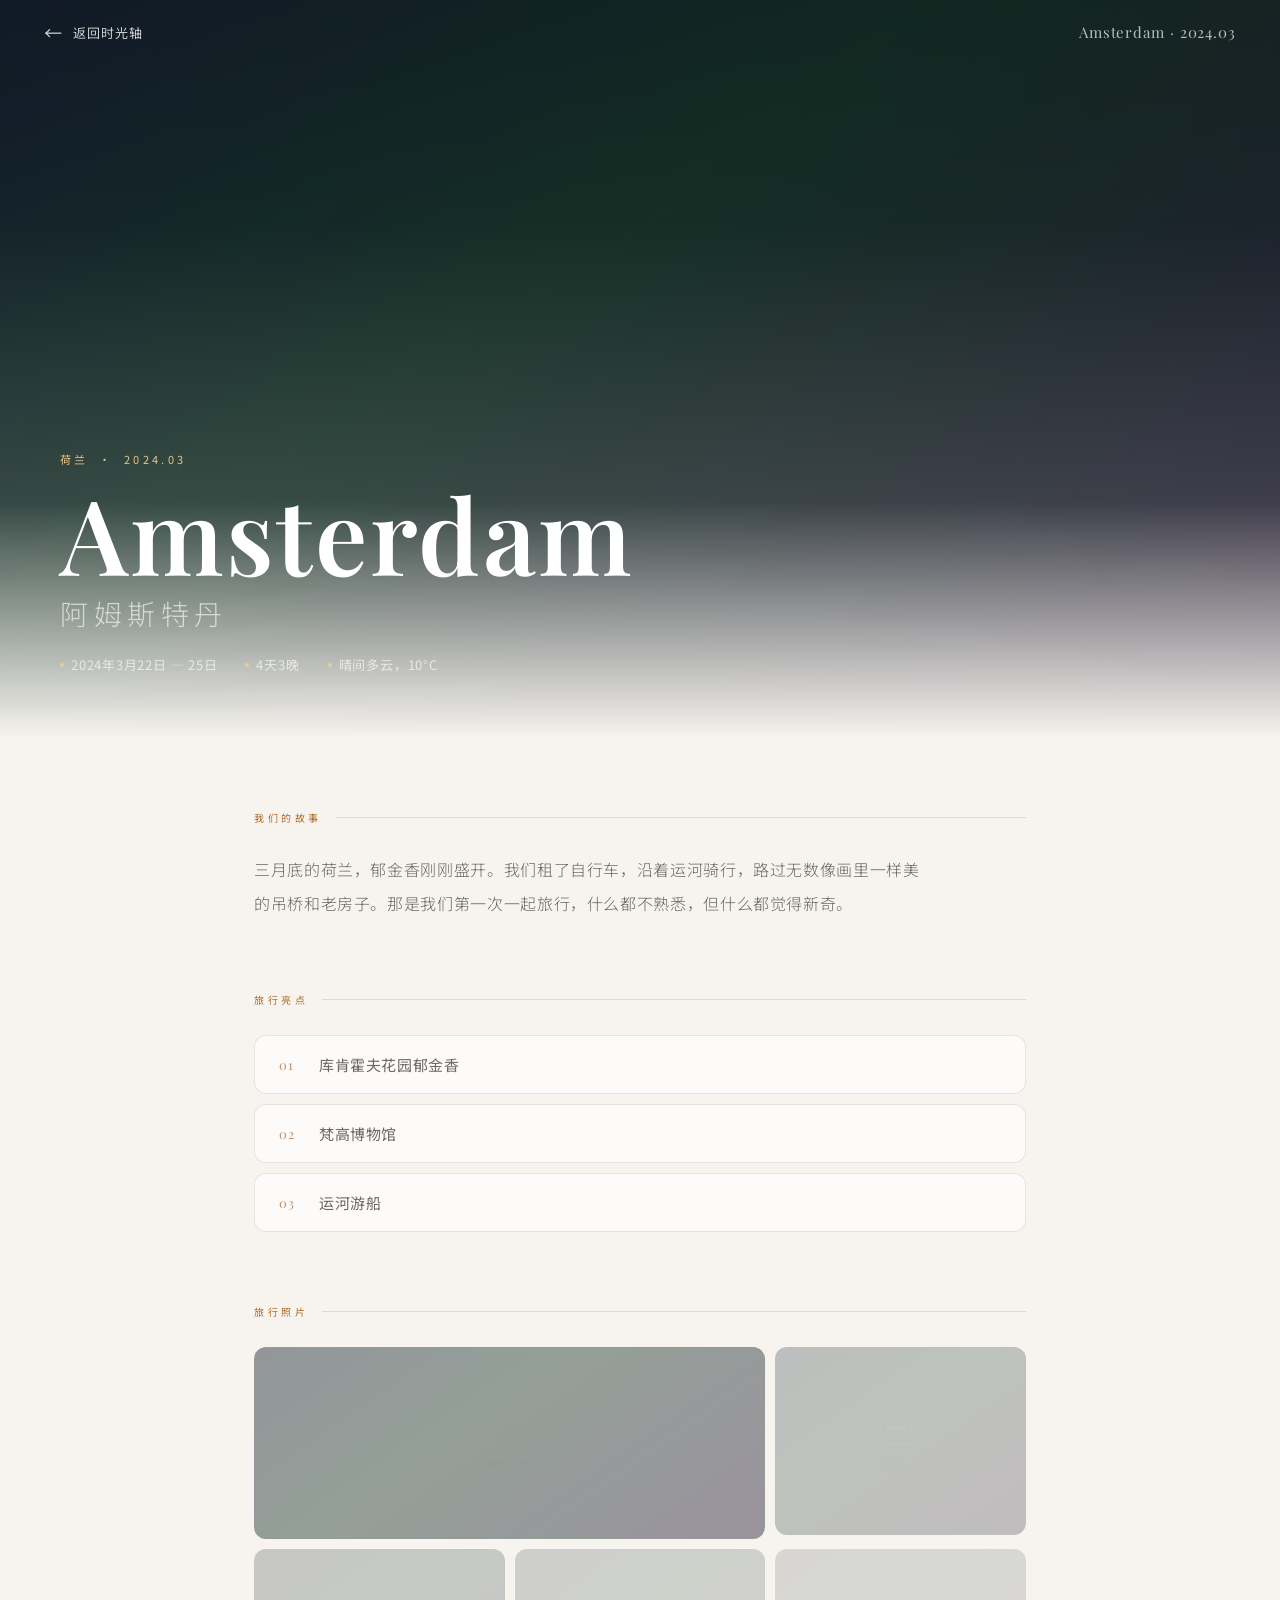
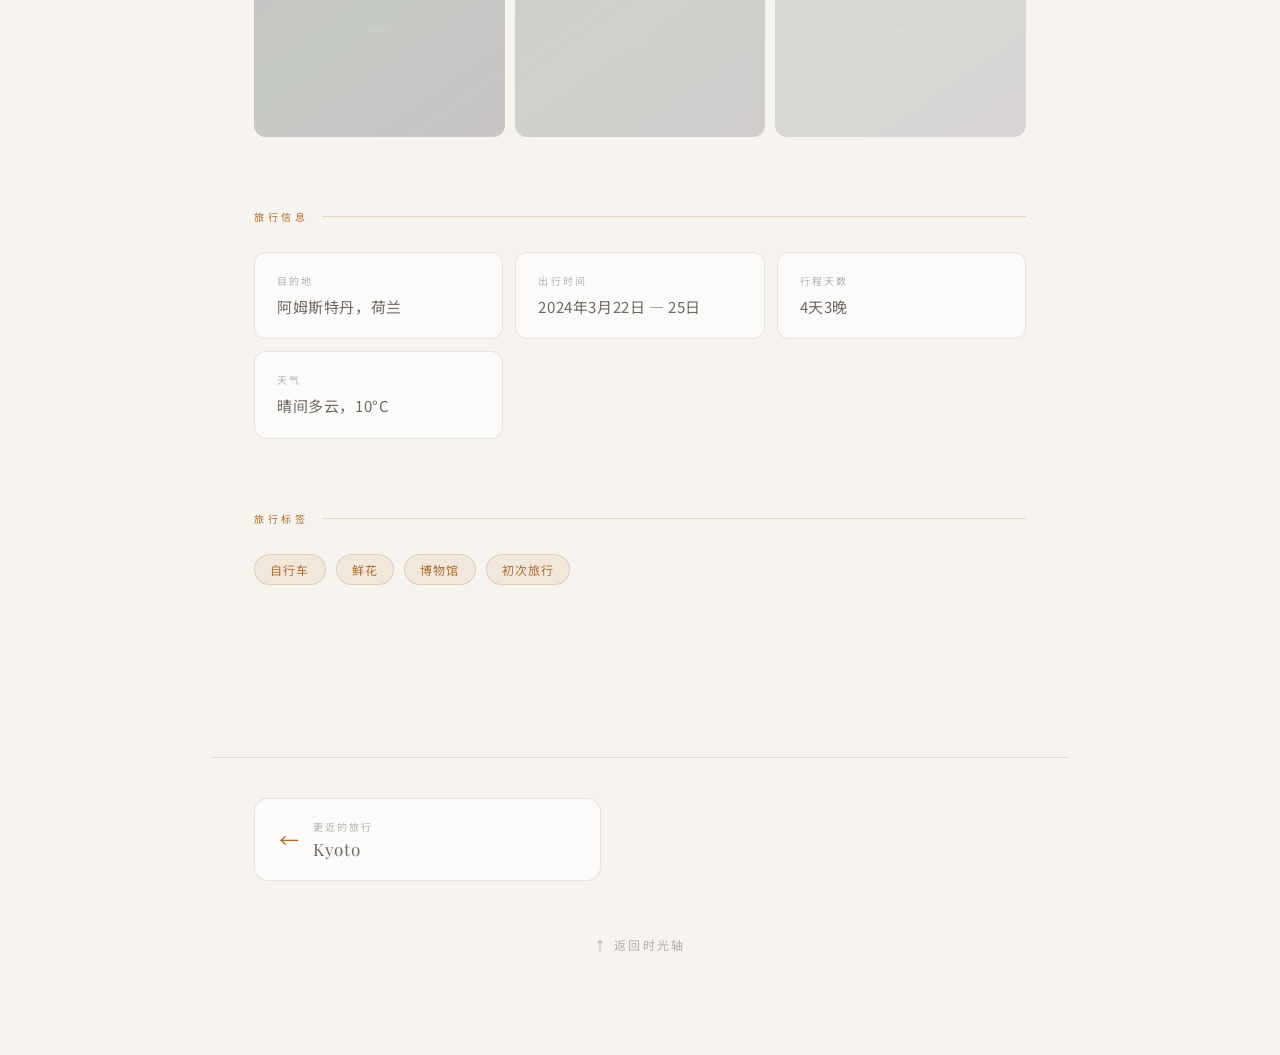
==== trips/amsterdam-2024-03/index.html @ 59ee348e "初始提交：旅行时光轴网站" ====
<!DOCTYPE html>
<html lang="zh-CN">
<head>
  <meta charset="UTF-8">
  <meta name="viewport" content="width=device-width, initial-scale=1.0">
  <title>旅行详情 — 我们的旅行时光</title>
  <link rel="preconnect" href="https://fonts.googleapis.com">
  <link rel="preconnect" href="https://fonts.gstatic.com" crossorigin>
  <link href="https://fonts.googleapis.com/css2?family=Playfair+Display:ital,wght@0,400;0,600;1,400&family=Noto+Sans+SC:wght@300;400;500&display=swap" rel="stylesheet">
  <link rel="stylesheet" href="../../css/trip.css">
</head>
<body>
  <nav class="trip-nav" id="trip-nav">
    <a href="../../index.html" class="back-btn">
      <span class="back-icon">←</span>
      <span>返回时光轴</span>
    </a>
    <div class="nav-trip-name" id="nav-trip-name"></div>
  </nav>
  <div class="trip-hero">
    <div class="hero-bg" id="hero-bg"></div>
    <div class="hero-overlay"></div>
    <div class="hero-content" id="hero-content"></div>
  </div>
  <main class="trip-content" id="trip-content"></main>
  <footer class="trip-footer" id="trip-footer"></footer>

  <script>const TRIP_ID = "amsterdam-2024-03";</script>
  <script src="../../data/trips.js"></script>
  <script src="../../js/trip-page.js"></script>
</body>
</html>
---- css/trip.css ----
/* =============================================
   旅行详情页样式（明亮主题）
   ============================================= */

:root {
  --bg:           #f7f4ef;
  --text-primary: #1e1a15;
  --text-dim:     rgba(30, 26, 21, 0.65);
  --text-faint:   rgba(30, 26, 21, 0.32);
  --accent:       #b06e2d;
  --accent-dim:   rgba(176, 110, 45, 0.12);
  --surface:      rgba(30, 26, 21, 0.04);
  --border:       rgba(30, 26, 21, 0.10);
  --ease:         cubic-bezier(0.25, 0.46, 0.45, 0.94);
}

*, *::before, *::after {
  box-sizing: border-box;
  margin: 0;
  padding: 0;
}

html {
  scroll-behavior: smooth;
}

body {
  background: var(--bg);
  color: var(--text-primary);
  font-family: 'Noto Sans SC', 'PingFang SC', 'Microsoft YaHei', sans-serif;
  -webkit-font-smoothing: antialiased;
  overflow-x: hidden;
}

/* ---- 固定顶部导航 ---- */
/* 英雄区上方：透明+白色文字；滚进内容区后：奶油色背景+深色文字 */
.trip-nav {
  position: fixed;
  top: 0;
  left: 0;
  right: 0;
  z-index: 300;
  display: flex;
  align-items: center;
  justify-content: space-between;
  padding: 22px 44px;
  background: transparent;
  transition: background 0.4s ease, box-shadow 0.4s ease;
}

.trip-nav.scrolled {
  background: rgba(247, 244, 239, 0.95);
  backdrop-filter: blur(14px);
  box-shadow: 0 1px 0 rgba(30, 26, 21, 0.08);
}

.back-btn {
  display: flex;
  align-items: center;
  gap: 10px;
  color: rgba(255, 255, 255, 0.80);   /* 英雄区白色文字 */
  text-decoration: none;
  font-size: 13px;
  letter-spacing: 0.08em;
  transition: color 0.28s ease;
}

.trip-nav.scrolled .back-btn {
  color: var(--text-dim);            /* 内容区深色文字 */
}

.back-btn:hover {
  color: rgba(255, 255, 255, 1);
}

.trip-nav.scrolled .back-btn:hover {
  color: var(--accent);
}

.back-icon {
  font-size: 18px;
  line-height: 1;
}

.nav-trip-name {
  font-family: 'Playfair Display', serif;
  font-size: 15px;
  color: rgba(255, 255, 255, 0.70);
  letter-spacing: 0.06em;
  opacity: 0;
  transition: opacity 0.4s ease;
}

.trip-nav.scrolled .nav-trip-name {
  opacity: 1;
  color: var(--text-dim);
}

/* ---- 英雄区（保持深色渐变，与内容区明亮形成对比） ---- */
.trip-hero {
  position: relative;
  height: 82vh;
  min-height: 520px;
  display: flex;
  align-items: flex-end;
  overflow: hidden;
}

.hero-bg {
  position: absolute;
  inset: 0;
  background-size: cover;
  background-position: center;
  filter: brightness(0.78) saturate(1.2);
  transition: transform 12s ease;
}

.trip-hero:hover .hero-bg {
  transform: scale(1.025);
}

/* 渐变底部过渡到奶油色 */
.hero-overlay {
  position: absolute;
  inset: 0;
  background: linear-gradient(
    to bottom,
    rgba(6, 6, 13, 0.18) 0%,
    transparent 30%,
    rgba(247, 244, 239, 0.15) 68%,
    #f7f4ef 100%
  );
}

.hero-content {
  position: relative;
  z-index: 2;
  padding: 0 60px 64px;
  width: 100%;
  max-width: 1100px;
}

.hero-eyebrow {
  font-size: 11px;
  letter-spacing: 0.3em;
  color: rgba(255, 210, 140, 0.9);
  text-transform: uppercase;
  margin-bottom: 14px;
}

.hero-title {
  font-family: 'Playfair Display', Georgia, serif;
  font-size: clamp(52px, 9vw, 104px);
  font-weight: 600;
  line-height: 1.0;
  letter-spacing: 0.02em;
  color: #fff;
  margin-bottom: 8px;
}

.hero-title-zh {
  font-size: clamp(18px, 2.4vw, 28px);
  font-weight: 300;
  letter-spacing: 0.2em;
  color: rgba(255, 255, 255, 0.62);
  margin-bottom: 22px;
}

.hero-meta {
  display: flex;
  align-items: center;
  gap: 28px;
  flex-wrap: wrap;
}

.meta-item {
  display: flex;
  align-items: center;
  gap: 7px;
  font-size: 13px;
  color: rgba(255, 255, 255, 0.65);
  letter-spacing: 0.06em;
}

.meta-dot {
  width: 4px;
  height: 4px;
  border-radius: 50%;
  background: rgba(255, 210, 140, 0.7);
  flex-shrink: 0;
}

/* ---- 正文内容区（奶油色背景 + 深色文字） ---- */
.trip-content {
  max-width: 860px;
  margin: 0 auto;
  padding: 72px 44px 100px;
}

.section {
  margin-bottom: 72px;
}

.section-label {
  display: flex;
  align-items: center;
  gap: 14px;
  font-size: 10px;
  letter-spacing: 0.36em;
  color: var(--accent);
  text-transform: uppercase;
  margin-bottom: 28px;
}

.section-label::after {
  content: '';
  flex: 1;
  height: 1px;
  background: rgba(176, 110, 45, 0.22);
}

/* 故事文字 */
.story-text {
  font-size: 16px;
  line-height: 2.1;
  color: var(--text-dim);
  font-weight: 300;
  letter-spacing: 0.04em;
  max-width: 680px;
}

/* 旅行亮点 */
.highlights-list {
  list-style: none;
  display: flex;
  flex-direction: column;
  gap: 10px;
}

.highlight-item {
  display: flex;
  align-items: center;
  gap: 18px;
  padding: 18px 24px;
  background: rgba(255, 255, 255, 0.65);
  border: 1px solid var(--border);
  border-radius: 12px;
  font-size: 15px;
  color: var(--text-dim);
  letter-spacing: 0.04em;
  transition: border-color 0.3s ease, background 0.3s ease;
}

.highlight-item:hover {
  border-color: rgba(176, 110, 45, 0.22);
  background: rgba(255, 255, 255, 0.9);
}

.highlight-num {
  font-family: 'Playfair Display', serif;
  font-size: 13px;
  color: var(--accent);
  opacity: 0.75;
  min-width: 22px;
  flex-shrink: 0;
}

/* 照片网格 */
.photo-grid {
  display: grid;
  grid-template-columns: repeat(3, 1fr);
  gap: 10px;
}

.photo-cell {
  border-radius: 12px;
  overflow: hidden;
  aspect-ratio: 4 / 3;
  background: rgba(255, 255, 255, 0.6);
  border: 1px solid var(--border);
  display: flex;
  flex-direction: column;
  align-items: center;
  justify-content: center;
  gap: 8px;
  color: var(--text-faint);
  font-size: 11px;
  letter-spacing: 0.12em;
  cursor: pointer;
  transition: border-color 0.3s ease, box-shadow 0.3s ease;
  position: relative;
}

.photo-cell:hover {
  border-color: rgba(30, 26, 21, 0.18);
  box-shadow: 0 4px 16px rgba(0, 0, 0, 0.08);
}

.photo-cell.cell-large {
  grid-column: span 2;
  aspect-ratio: 8 / 3;
}

.photo-cell img {
  width: 100%;
  height: 100%;
  object-fit: cover;
  display: block;
}

.photo-placeholder-icon {
  font-size: 24px;
  opacity: 0.25;
}

.photo-placeholder-text {
  font-size: 10px;
  letter-spacing: 0.15em;
  color: var(--text-faint);
}

/* 旅行信息网格 */
.info-grid {
  display: grid;
  grid-template-columns: repeat(auto-fill, minmax(190px, 1fr));
  gap: 12px;
}

.info-card {
  padding: 20px 22px;
  background: rgba(255, 255, 255, 0.65);
  border: 1px solid var(--border);
  border-radius: 12px;
  transition: box-shadow 0.3s ease;
}

.info-card:hover {
  box-shadow: 0 4px 16px rgba(0, 0, 0, 0.07);
}

.info-card-label {
  font-size: 10px;
  letter-spacing: 0.22em;
  color: var(--text-faint);
  text-transform: uppercase;
  margin-bottom: 8px;
}

.info-card-value {
  font-size: 15px;
  color: var(--text-dim);
  font-weight: 400;
  letter-spacing: 0.04em;
  line-height: 1.5;
}

/* 标签 */
.tags-row {
  display: flex;
  flex-wrap: wrap;
  gap: 10px;
}

.tag {
  padding: 6px 15px;
  background: rgba(176, 110, 45, 0.09);
  border: 1px solid rgba(176, 110, 45, 0.22);
  border-radius: 20px;
  font-size: 12px;
  color: var(--accent);
  letter-spacing: 0.1em;
  font-weight: 400;
}

/* ---- 底部：上一段/下一段 ---- */
.trip-footer {
  border-top: 1px solid var(--border);
  max-width: 860px;
  margin: 0 auto;
  padding: 0 44px 80px;
}

.footer-nav {
  display: flex;
  justify-content: space-between;
  align-items: stretch;
  gap: 20px;
  padding-top: 40px;
}

.footer-nav-btn {
  display: flex;
  align-items: center;
  gap: 14px;
  color: var(--text-faint);
  text-decoration: none;
  padding: 20px 24px;
  background: rgba(255, 255, 255, 0.6);
  border: 1px solid var(--border);
  border-radius: 14px;
  flex: 1;
  transition: all 0.3s ease;
  max-width: 45%;
}

.footer-nav-btn:hover {
  color: var(--text-dim);
  border-color: rgba(176, 110, 45, 0.22);
  background: rgba(255, 255, 255, 0.9);
  box-shadow: 0 4px 20px rgba(0, 0, 0, 0.08);
}

.footer-nav-btn.prev { flex-direction: row; }
.footer-nav-btn.next { flex-direction: row-reverse; margin-left: auto; }

.nav-arrow {
  font-size: 20px;
  color: var(--accent);
  flex-shrink: 0;
}

.nav-btn-info {
  display: flex;
  flex-direction: column;
  gap: 4px;
}

.footer-nav-btn.next .nav-btn-info {
  text-align: right;
}

.nav-btn-hint {
  font-size: 10px;
  letter-spacing: 0.2em;
  color: var(--text-faint);
  text-transform: uppercase;
}

.nav-btn-name {
  font-family: 'Playfair Display', serif;
  font-size: 17px;
  color: var(--text-dim);
  letter-spacing: 0.04em;
}

/* 返回时光轴 */
.footer-home {
  text-align: center;
  padding-top: 50px;
  padding-bottom: 20px;
}

.footer-home-link {
  display: inline-flex;
  align-items: center;
  gap: 8px;
  color: var(--text-faint);
  text-decoration: none;
  font-size: 12px;
  letter-spacing: 0.2em;
  text-transform: uppercase;
  transition: color 0.3s ease;
}

.footer-home-link:hover {
  color: var(--accent);
}

/* ---- 响应式 ---- */
@media (max-width: 640px) {
  .hero-content { padding: 0 24px 48px; }
  .trip-content { padding: 48px 24px 80px; }
  .trip-footer  { padding: 0 24px 60px; }
  .trip-nav     { padding: 18px 24px; }

  .photo-grid { grid-template-columns: repeat(2, 1fr); }

  .photo-cell.cell-large {
    grid-column: span 2;
    aspect-ratio: 4 / 3;
  }

  .footer-nav { flex-direction: column; }
  .footer-nav-btn { max-width: 100%; }
}
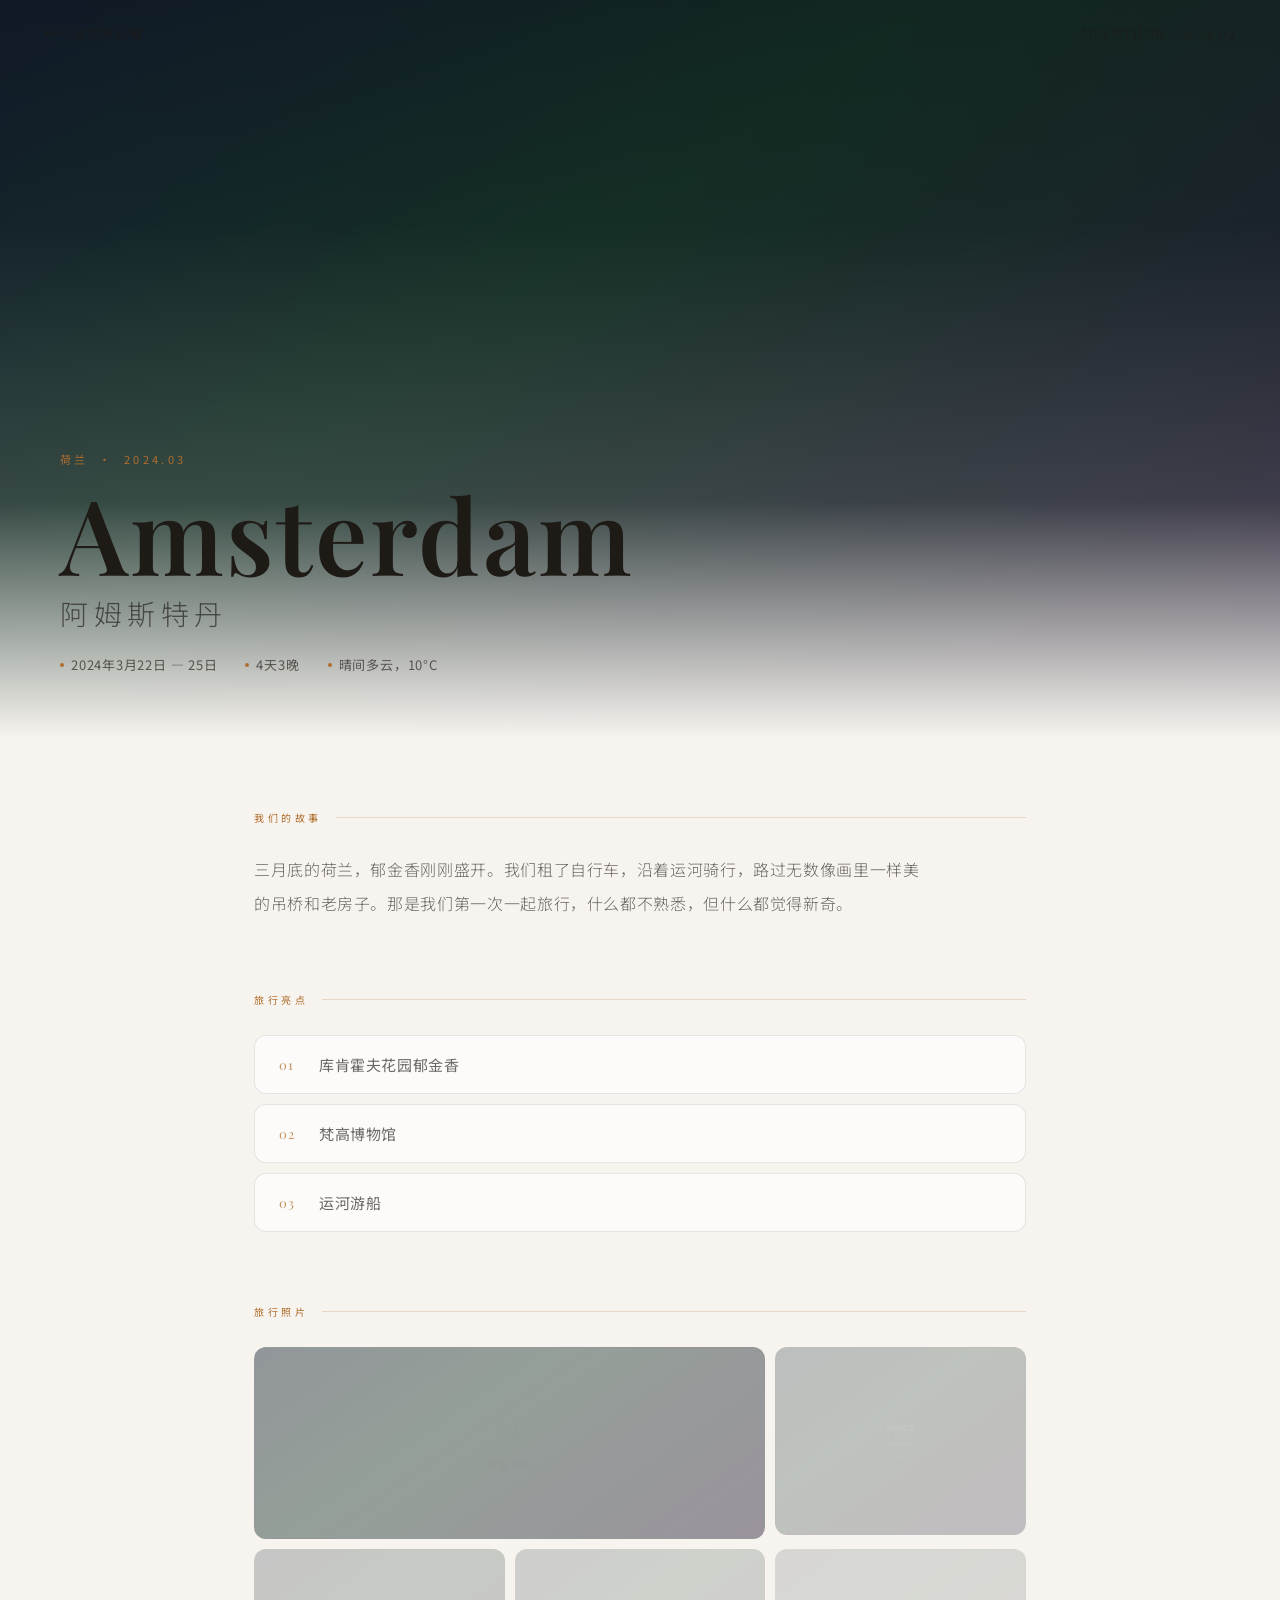
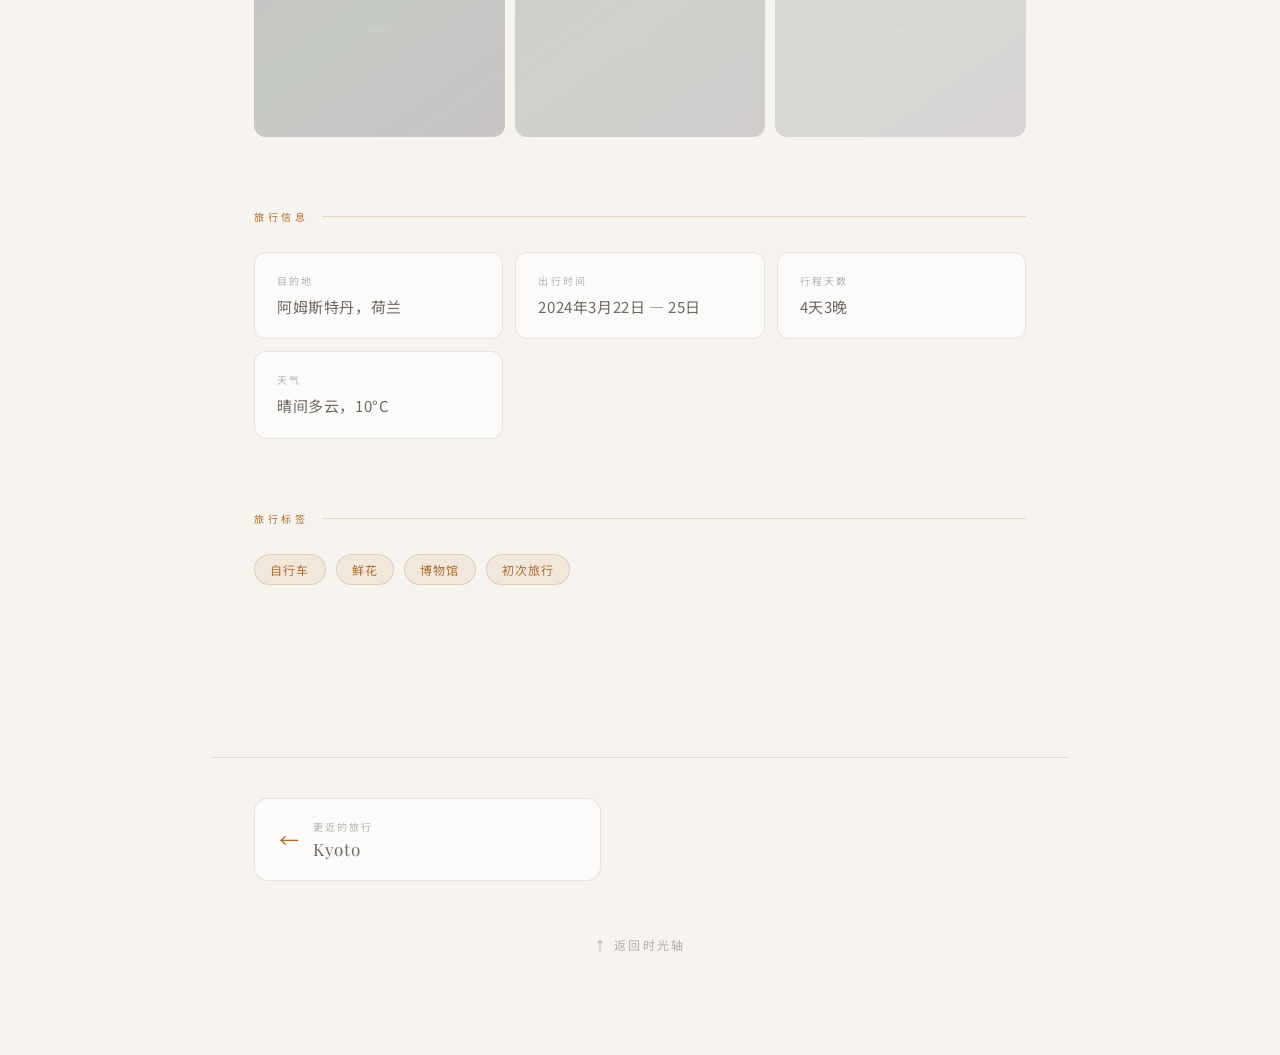
==== commit ca766626: "m添加map" ====
--- a/trips/amsterdam-2024-03/index.html
+++ b/trips/amsterdam-2024-03/index.html
@@ -11,7 +11,7 @@
 </head>
 <body>
   <nav class="trip-nav" id="trip-nav">
-    <a href="../../index.html" class="back-btn">
+    <a href="../../timeline.html" class="back-btn">
       <span class="back-icon">←</span>
       <span>返回时光轴</span>
     </a>
--- a/css/trip.css
+++ b/css/trip.css
@@ -58,22 +58,14 @@
   display: flex;
   align-items: center;
   gap: 10px;
-  color: rgba(255, 255, 255, 0.80);   /* 英雄区白色文字 */
+  color: var(--text-dim);
   text-decoration: none;
   font-size: 13px;
   letter-spacing: 0.08em;
   transition: color 0.28s ease;
 }
 
-.trip-nav.scrolled .back-btn {
-  color: var(--text-dim);            /* 内容区深色文字 */
-}
-
 .back-btn:hover {
-  color: rgba(255, 255, 255, 1);
-}
-
-.trip-nav.scrolled .back-btn:hover {
   color: var(--accent);
 }
 
@@ -85,7 +77,7 @@
 .nav-trip-name {
   font-family: 'Playfair Display', serif;
   font-size: 15px;
-  color: rgba(255, 255, 255, 0.70);
+  color: var(--text-dim);
   letter-spacing: 0.06em;
   opacity: 0;
   transition: opacity 0.4s ease;
@@ -93,7 +85,6 @@
 
 .trip-nav.scrolled .nav-trip-name {
   opacity: 1;
-  color: var(--text-dim);
 }
 
 /* ---- 英雄区（保持深色渐变，与内容区明亮形成对比） ---- */
@@ -143,7 +134,7 @@
 .hero-eyebrow {
   font-size: 11px;
   letter-spacing: 0.3em;
-  color: rgba(255, 210, 140, 0.9);
+  color: var(--accent);
   text-transform: uppercase;
   margin-bottom: 14px;
 }
@@ -154,7 +145,7 @@
   font-weight: 600;
   line-height: 1.0;
   letter-spacing: 0.02em;
-  color: #fff;
+  color: var(--text-primary);
   margin-bottom: 8px;
 }
 
@@ -162,7 +153,7 @@
   font-size: clamp(18px, 2.4vw, 28px);
   font-weight: 300;
   letter-spacing: 0.2em;
-  color: rgba(255, 255, 255, 0.62);
+  color: var(--text-dim);
   margin-bottom: 22px;
 }
 
@@ -178,7 +169,7 @@
   align-items: center;
   gap: 7px;
   font-size: 13px;
-  color: rgba(255, 255, 255, 0.65);
+  color: var(--text-dim);
   letter-spacing: 0.06em;
 }
 
@@ -186,7 +177,7 @@
   width: 4px;
   height: 4px;
   border-radius: 50%;
-  background: rgba(255, 210, 140, 0.7);
+  background: var(--accent);
   flex-shrink: 0;
 }
 
